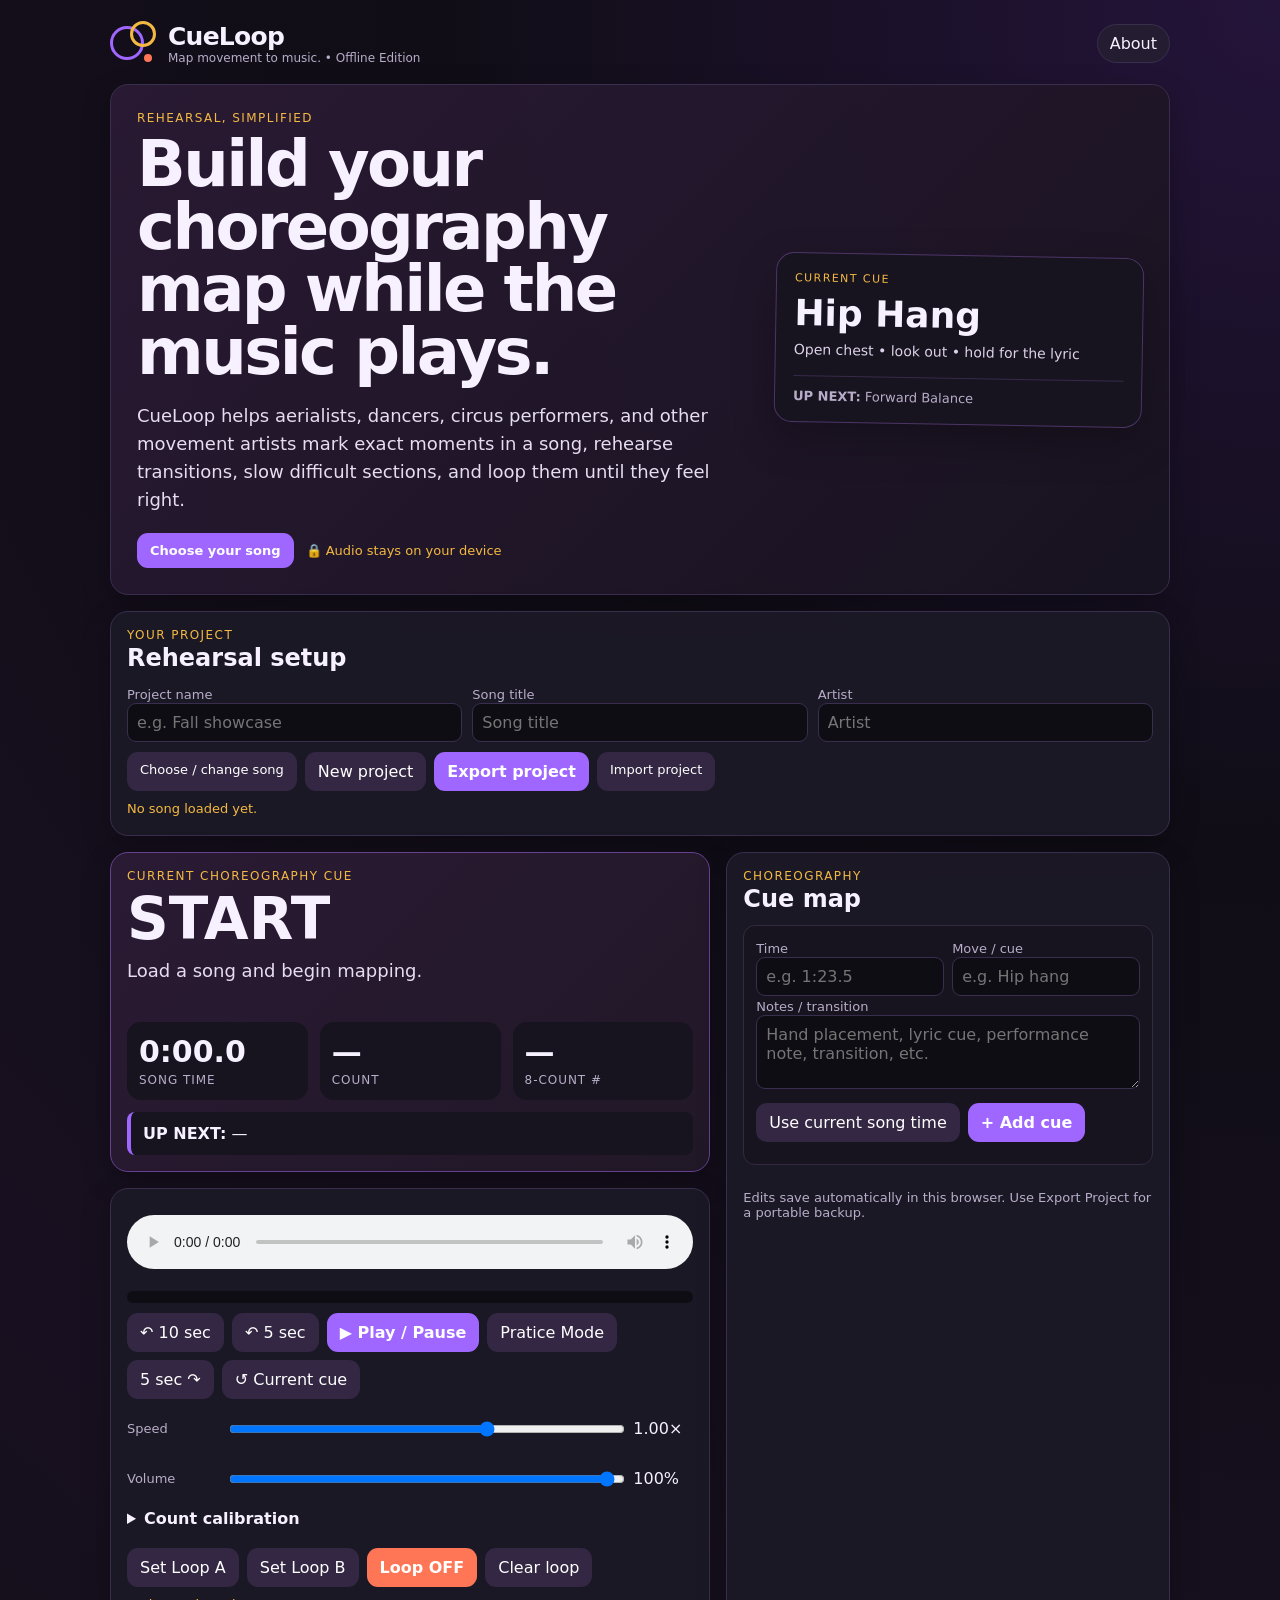
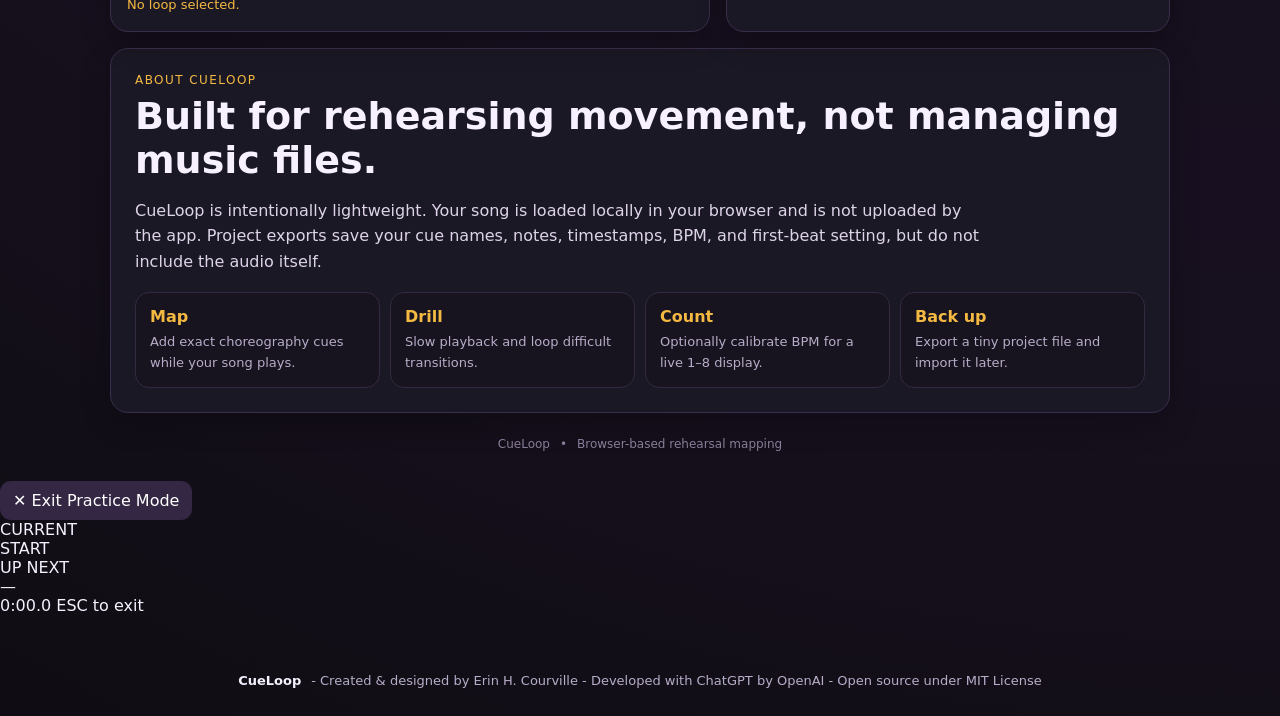
==== CueLoop.html @ 721b80ec "Update CueLoop.html Fix offline HTML structure and add Practice mode markup" ====
<!doctype html>
<html lang="en">
<head>
<meta charset="utf-8">
<meta name="viewport" content="width=device-width,initial-scale=1">
<meta name="theme-color" content="#17131f">
<meta name="description" content="CueLoop is a browser-based rehearsal tool for mapping choreography to music, slowing sections, and looping transitions.">
<title>CueLoop Offline — Map movement to music</title>
<style>
  .site-footer {
  text-align: center;
  padding: 28px 20px;
  margin-top: 30px;
  font-size: 13px;
  color: var(--muted);
}

.site-footer strong {
  color: var(--text);
}
:root{--bg:#110f17;--panel:#1c1826;--text:#f6f0ff;--muted:#b8adc9;--accent:#f4b942;--accent2:#9f67ff;--danger:#ff7657;--border:#3a2e4e}
*{box-sizing:border-box}
html{scroll-behavior:smooth}
body{margin:0;background:radial-gradient(circle at top right,#24143a 0,#100d16 32%,#181020 68%,#0f0d13 100%);color:var(--text);font-family:ui-sans-serif,system-ui,-apple-system,BlinkMacSystemFont,"Segoe UI",sans-serif}
.wrap{max-width:1100px;margin:auto;padding:20px}
.topbar{display:flex;align-items:center;justify-content:space-between;gap:16px;margin-bottom:18px}
.brand{display:flex;align-items:center;gap:12px}
.brandmark{width:46px;height:46px;position:relative}
.ring{position:absolute;border:3px solid var(--accent2);border-radius:50%}
.ring1{width:34px;height:34px;left:0;top:6px}
.ring2{width:26px;height:26px;right:0;top:1px;border-color:var(--accent)}
.dot{position:absolute;width:8px;height:8px;background:var(--danger);border-radius:50%;right:4px;bottom:4px}
.brandname{font-weight:900;font-size:25px;letter-spacing:-.03em}
.tagline{font-size:12px;color:var(--muted)}
.aboutLink{color:var(--text);text-decoration:none;background:#241d31;border:1px solid var(--border);padding:9px 12px;border-radius:999px}
.card{background:rgba(28,24,38,.96);border:1px solid var(--border);border-radius:18px;padding:16px;box-shadow:0 10px 30px rgba(0,0,0,.24)}
.landing{display:grid;grid-template-columns:1.25fr .75fr;gap:24px;align-items:center;padding:26px;margin-bottom:16px;background:linear-gradient(135deg,rgba(42,26,52,.98),rgba(24,19,31,.98))}
.landing h1{font-size:clamp(34px,6vw,64px);line-height:.98;letter-spacing:-.04em;margin:8px 0 14px;max-width:760px}
.landing p{font-size:18px;line-height:1.55;color:#e7ddf1;max-width:760px}
.landing-actions{display:flex;align-items:center;gap:12px;flex-wrap:wrap;margin-top:20px}
.large{padding:13px 17px}
.mini-demo{background:#17131f;border:1px solid #4c3567;border-radius:18px;padding:18px;transform:rotate(1deg);box-shadow:0 16px 40px rgba(0,0,0,.25)}
.mini-label{font-size:11px;letter-spacing:.13em;color:var(--accent)}
.mini-cue{font-size:36px;font-weight:900;margin:8px 0}
.mini-note{color:#ddd2e9;font-size:14px}
.mini-next{margin-top:18px;padding-top:12px;border-top:1px solid #382a49;color:var(--muted);font-size:13px}
.privacy{font-size:13px;color:var(--accent);white-space:nowrap}
.project-card{margin-bottom:16px}
.sectionHeading h2{margin:2px 0 12px}
.project-grid{display:grid;grid-template-columns:repeat(3,1fr);gap:10px}
.grid{display:grid;grid-template-columns:1.15fr .85fr;gap:16px}
.now{background:linear-gradient(135deg,#2a1a34,#211827);border-color:#664190;margin-bottom:16px}
.eyebrow{text-transform:uppercase;letter-spacing:.12em;font-size:12px;color:var(--accent)}
.currentCue{font-size:clamp(30px,6vw,58px);font-weight:800;line-height:1.02;margin:7px 0 10px}
.currentDetail{font-size:18px;color:#e7ddf1;min-height:48px}
.metrics{display:flex;gap:12px;flex-wrap:wrap;margin-top:14px}
.metric{flex:1;min-width:120px;background:#17131f;border-radius:14px;padding:12px}
.metric span{display:block;font-size:30px;font-weight:800}
.metric small{font-size:12px;color:var(--muted);text-transform:uppercase;letter-spacing:.08em}
.next{margin-top:12px;padding:12px;border-left:4px solid var(--accent2);background:#17131f;border-radius:8px}
audio{width:100%;margin:10px 0 8px}
button,input,textarea{font:inherit}
input,textarea{width:100%;background:#0f0d14;color:var(--text);border:1px solid var(--border);border-radius:9px;padding:9px}
textarea{min-height:74px;resize:vertical}
button,.fileButton{border:0;border-radius:11px;padding:10px 13px;background:#332743;color:white;cursor:pointer;display:inline-block}
button:hover,.fileButton:hover{filter:brightness(1.12)}
.primary{background:var(--accent2);font-weight:700}.danger{background:var(--danger);font-weight:700}
.controls{display:flex;flex-wrap:wrap;gap:8px;margin:10px 0}
input[type=file]{display:none}
.sliderrow{display:grid;grid-template-columns:90px 1fr 60px;gap:10px;align-items:center;margin:10px 0}
.progress{height:12px;background:#0f0d14;border-radius:999px;overflow:hidden;margin:10px 0}
.bar{height:100%;width:0;background:linear-gradient(90deg,var(--accent2),var(--accent))}
.status{font-size:13px;color:var(--accent);min-height:18px}.tip{font-size:13px;color:var(--muted)}
.addForm{background:#17131f;border:1px solid #332941;border-radius:12px;padding:12px;margin-bottom:12px}
.row2,.cal-grid{display:grid;grid-template-columns:1fr 1fr;gap:8px}
.cueList{display:flex;flex-direction:column;gap:8px;max-height:720px;overflow:auto;padding-right:3px}
.cue{background:#17131f;border:1px solid #332941;border-radius:12px;padding:10px}
.cue.active{border-color:var(--accent);box-shadow:0 0 0 1px var(--accent) inset}
.cueTop{display:flex;gap:8px;align-items:center;flex-wrap:wrap}.cueTime{width:72px;color:var(--accent);font-variant-numeric:tabular-nums;font-weight:700}
.cueName{flex:1;min-width:120px;font-weight:750}.cueDetail{font-size:13px;color:var(--muted);margin:5px 0 0 80px}.small{font-size:12px;padding:7px 9px}
label{font-size:13px;color:var(--muted)}summary{cursor:pointer;font-weight:700;margin:10px 0}
.about{margin-top:16px;padding:24px}
.about h2{font-size:clamp(24px,4vw,38px);margin:7px 0 10px}
.about>p{color:#ded4e9;max-width:850px;line-height:1.6}
.featureGrid{display:grid;grid-template-columns:repeat(4,1fr);gap:10px;margin-top:18px}
.featureGrid div{background:#17131f;border:1px solid #332941;border-radius:14px;padding:14px}
.featureGrid b{display:block;color:var(--accent);margin-bottom:5px}
.featureGrid span{font-size:13px;color:var(--muted);line-height:1.45}
footer{display:flex;gap:10px;justify-content:center;color:#887d98;font-size:12px;padding:24px 0 10px}
@media(max-width:840px){.grid,.landing{grid-template-columns:1fr}.mini-demo{transform:none}.featureGrid{grid-template-columns:1fr 1fr}}
@media(max-width:700px){.project-grid{grid-template-columns:1fr}.topbar{align-items:flex-start}}
@media(max-width:540px){.row2,.cal-grid,.featureGrid{grid-template-columns:1fr}.landing{padding:19px}.wrap{padding:12px}}

</style>
</head>
<body>
<div class="wrap">
  <header class="topbar">
    <div class="brand">
      <div class="brandmark" aria-hidden="true">
        <span class="ring ring1"></span>
        <span class="ring ring2"></span>
        <span class="dot"></span>
      </div>
      <div>
        <div class="brandname">CueLoop</div>
        <div class="tagline">Map movement to music. • Offline Edition</div>
      </div>
    </div>
    <a class="aboutLink" href="#about">About</a>
  </header>

  <section class="landing card">
    <div class="landing-copy">
      <div class="eyebrow">Rehearsal, simplified</div>
      <h1>Build your choreography map while the music plays.</h1>
      <p>
        CueLoop helps aerialists, dancers, circus performers, and other movement artists
        mark exact moments in a song, rehearse transitions, slow difficult sections, and
        loop them until they feel right.
      </p>
      <div class="landing-actions">
        <label class="fileButton primary large" for="audioFile">Choose your song</label>
        <span class="privacy">🔒 Audio stays on your device</span>
      </div>
    </div>
    <div class="mini-demo" aria-label="Example rehearsal cue display">
      <div class="mini-label">CURRENT CUE</div>
      <div class="mini-cue">Hip Hang</div>
      <div class="mini-note">Open chest • look out • hold for the lyric</div>
      <div class="mini-next"><b>UP NEXT:</b> Forward Balance</div>
    </div>
  </section>

  <section class="card project-card">
    <div class="sectionHeading">
      <div>
        <div class="eyebrow">Your project</div>
        <h2>Rehearsal setup</h2>
      </div>
    </div>

    <div class="project-grid">
      <div><label for="projectName">Project name</label><input id="projectName" placeholder="e.g. Fall showcase"></div>
      <div><label for="songTitle">Song title</label><input id="songTitle" placeholder="Song title"></div>
      <div><label for="artistName">Artist</label><input id="artistName" placeholder="Artist"></div>
    </div>

    <div class="controls">
      <label class="fileButton" for="audioFile">Choose / change song</label>
      <input id="audioFile" type="file" accept="audio/*">
      <button id="newProject">New project</button>
      <button id="exportProject" class="primary">Export project</button>
      <label class="fileButton" for="importProject">Import project</label>
      <input id="importProject" type="file" accept=".json,application/json">
    </div>
    <div class="status" id="projectStatus">No song loaded yet.</div>
  </section>

  <div class="grid">
    <main>
      <section class="card now">
        <div class="eyebrow">Current choreography cue</div>
        <div id="currentCue" class="currentCue">START</div>
        <div id="currentDetail" class="currentDetail">Load a song and begin mapping.</div>
        <div class="metrics">
          <div class="metric"><span id="timeNow">0:00.0</span><small>song time</small></div>
          <div class="metric"><span id="countNow">—</span><small>count</small></div>
          <div class="metric"><span id="phraseNow">—</span><small>8-count #</small></div>
        </div>
        <div class="next"><b>UP NEXT:</b> <span id="nextCue">—</span></div>
      </section>

      <section class="card">
        <audio id="audio" controls preload="metadata"></audio>
        <div class="progress"><div class="bar" id="bar"></div></div>

        <div class="controls">
          <button id="back10">↶ 10 sec</button>
          <button id="back5">↶ 5 sec</button>
          <button id="playPause" class="primary">▶ Play / Pause</button>
          <button id="practiceMode"> Pratice Mode</button>
          <button id="fwd5">5 sec ↷</button>
          <button id="restartCue">↺ Current cue</button>
        </div>

        <div class="sliderrow">
          <label for="speed">Speed</label>
          <input id="speed" type="range" min=".5" max="1.25" step=".05" value="1">
          <span id="speedLabel">1.00×</span>
        </div>

        <div class="sliderrow">
          <label for="volume">Volume</label>
          <input id="volume" type="range" min="0" max="1" step=".05" value="1">
          <span id="volLabel">100%</span>
        </div>

        <details>
          <summary>Count calibration</summary>
          <p class="tip">Optional. Enter BPM and set the first beat to show a live count. For slow songs, use double-time BPM if that is how you count choreography.</p>
          <div class="cal-grid">
            <div><label for="bpm">BPM</label><input id="bpm" type="number" min="20" max="300" step=".1" value="120"></div>
            <div><label for="firstBeat">First beat (seconds)</label><input id="firstBeat" type="number" min="0" step=".01" value="0"></div>
          </div>
          <div class="controls"><button id="setFirstBeat">Set first beat to current time</button></div>
        </details>

        <div class="controls">
          <button id="setA">Set Loop A</button>
          <button id="setB">Set Loop B</button>
          <button id="toggleLoop" class="danger">Loop OFF</button>
          <button id="clearLoop">Clear loop</button>
        </div>
        <div class="status" id="loopStatus">No loop selected.</div>
      </section>
    </main>

    <aside class="card">
      <div class="sectionHeading">
        <div>
          <div class="eyebrow">Choreography</div>
          <h2>Cue map</h2>
        </div>
      </div>

      <div class="addForm">
        <div class="row2">
          <div><label for="newTime">Time</label><input id="newTime" placeholder="e.g. 1:23.5"></div>
          <div><label for="newName">Move / cue</label><input id="newName" placeholder="e.g. Hip hang"></div>
        </div>
        <label for="newDetail">Notes / transition</label>
        <textarea id="newDetail" placeholder="Hand placement, lyric cue, performance note, transition, etc."></textarea>
        <div class="controls">
          <button id="useCurrentTime">Use current song time</button>
          <button id="addCue" class="primary">+ Add cue</button>
        </div>
      </div>
      <div id="cueList" class="cueList"></div>
      <p class="tip">Edits save automatically in this browser. Use Export Project for a portable backup.</p>
    </aside>
  </div>

  <section id="about" class="card about">
    <div class="eyebrow">About CueLoop</div>
    <h2>Built for rehearsing movement, not managing music files.</h2>
    <p>
      CueLoop is intentionally lightweight. Your song is loaded locally in your browser and is not uploaded
      by the app. Project exports save your cue names, notes, timestamps, BPM, and first-beat setting, but do
      not include the audio itself.
    </p>
    <div class="featureGrid">
      <div><b>Map</b><span>Add exact choreography cues while your song plays.</span></div>
      <div><b>Drill</b><span>Slow playback and loop difficult transitions.</span></div>
      <div><b>Count</b><span>Optionally calibrate BPM for a live 1–8 display.</span></div>
      <div><b>Back up</b><span>Export a tiny project file and import it later.</span></div>
    </div>
  </section>

  <footer>
    <span>CueLoop</span>
    <span>•</span>
    <span>Browser-based rehearsal mapping</span>
  </footer>
</div>
<section id="practiceView" class="practiceView" aria-hidden="true">
  <button id="exitPractice" class="exitPractice">✕ Exit Practice Mode</button>

  <div class="practiceContent">
    <div class="practiceLabel">CURRENT</div>
    <div id="practiceCurrent" class="practiceCurrent">START</div>
    <div id="practiceDetail" class="practiceDetail"></div>

    <div class="practiceDivider"></div>

    <div class="practiceLabel">UP NEXT</div>
    <div id="practiceNext" class="practiceNext">—</div>
  </div>

  <div class="practiceBottom">
    <span id="practiceTime">0:00.0</span>
    <span>ESC to exit</span>
  </div>
</section>
<script>
/* Rehearsal Mapper: browser-only choreography rehearsal tool */
const STORAGE_KEY='cueLoopProjectV1';
const state={projectName:'',songTitle:'',artistName:'',bpm:120,firstBeat:0,cues:[{t:0,name:'START',detail:'Add your first choreography cue.'}]};
const $=id=>document.getElementById(id);
const audio=$('audio'),cueList=$('cueList'),bar=$('bar');
let audioObjectUrl=null,loopA=null,loopB=null,loopOn=false;

function fmt(t){t=Math.max(0,Number(t)||0);const m=Math.floor(t/60),s=t-m*60;return `${m}:${s.toFixed(1).padStart(4,'0')}`}
function parseTime(v){v=(v||'').trim();if(!v)return null;if(v.includes(':')){const [m,s]=v.split(':').map(Number);return Number.isFinite(m)&&Number.isFinite(s)?m*60+s:null}const n=Number(v);return Number.isFinite(n)?n:null}
function esc(s=''){return s.replace(/[&<>"']/g,c=>({'&':'&amp;','<':'&lt;','>':'&gt;','"':'&quot;',"'":'&#039;'}[c]))}
function activeIndex(t){if(!state.cues.length)return-1;let idx=0;for(let i=0;i<state.cues.length;i++)if(t>=state.cues[i].t)idx=i;return idx}
function save(){localStorage.setItem(STORAGE_KEY,JSON.stringify(state))}
function pullInputs(){state.projectName=$('projectName').value.trim();state.songTitle=$('songTitle').value.trim();state.artistName=$('artistName').value.trim();state.bpm=Number($('bpm').value)||120;state.firstBeat=Number($('firstBeat').value)||0;save()}
function pushInputs(){$('projectName').value=state.projectName||'';$('songTitle').value=state.songTitle||'';$('artistName').value=state.artistName||'';$('bpm').value=state.bpm||120;$('firstBeat').value=state.firstBeat||0}
function loadSaved(){try{const s=JSON.parse(localStorage.getItem(STORAGE_KEY)||'null');if(!s)return;Object.assign(state,s);if(!Array.isArray(state.cues)||!state.cues.length)state.cues=[{t:0,name:'START',detail:'Add your first choreography cue.'}]}catch(e){}}

function render(){
  cueList.innerHTML='';
  state.cues.forEach((c,i)=>{
    const el=document.createElement('div');el.className='cue';el.dataset.i=i;
    el.innerHTML=`<div class="cueTop"><div class="cueTime">${fmt(c.t)}</div><div class="cueName">${esc(c.name)}</div><button class="small jump">Jump</button><button class="small set">Set here</button><button class="small edit">Edit</button><button class="small del">Delete</button></div><div class="cueDetail">${esc(c.detail||'')}</div>`;
    el.querySelector('.jump').onclick=()=>audio.currentTime=c.t;
    el.querySelector('.set').onclick=()=>{state.cues[i].t=audio.currentTime;state.cues.sort((a,b)=>a.t-b.t);save();render()};
    el.querySelector('.edit').onclick=()=>{const n=prompt('Move/cue name:',state.cues[i].name);if(n===null)return;const d=prompt('Notes/transition:',state.cues[i].detail||'');if(d===null)return;state.cues[i].name=n.trim()||state.cues[i].name;state.cues[i].detail=d.trim();save();render()};
    el.querySelector('.del').onclick=()=>{if(confirm(`Delete "${state.cues[i].name}"?`)){state.cues.splice(i,1);if(!state.cues.length)state.cues.push({t:0,name:'START',detail:'Add your first choreography cue.'});save();render()}};
    cueList.appendChild(el);
  });
}

function update(){
  const t=audio.currentTime||0;$('timeNow').textContent=fmt(t);
  bar.style.width=Number.isFinite(audio.duration)&&audio.duration>0?`${t/audio.duration*100}%`:'0%';
  const idx=activeIndex(t),c=idx>=0?state.cues[idx]:null;
  $('currentCue').textContent=c?.name||'—';$('currentDetail').textContent=c?.detail||'';$('nextCue').textContent=state.cues[idx+1]?.name||'FINISH / HOLD';
  document.querySelectorAll('.cue').forEach((el,i)=>el.classList.toggle('active',i===idx));
  const bpm=Number(state.bpm)||0,fb=Number(state.firstBeat)||0;
  if(bpm>0&&t>=fb){const bi=Math.floor((t-fb)/(60/bpm));$('countNow').textContent=bi%8+1;$('phraseNow').textContent=Math.floor(bi/8)+1}else{$('countNow').textContent='—';$('phraseNow').textContent='—'}
  if(loopOn&&loopA!==null&&loopB!==null&&t>=loopB){audio.currentTime=loopA;audio.play()}
  requestAnimationFrame(update);
}

$('audioFile').onchange=e=>{const f=e.target.files?.[0];if(!f)return;if(audioObjectUrl)URL.revokeObjectURL(audioObjectUrl);audioObjectUrl=URL.createObjectURL(f);audio.src=audioObjectUrl;audio.load();if(!state.songTitle){state.songTitle=f.name.replace(/\.[^.]+$/,'');$('songTitle').value=state.songTitle}$('projectStatus').textContent=`Loaded locally: ${f.name}`;save()};
$('newProject').onclick=()=>{if(confirm('Start a new blank project? Export first if you want a backup.')){Object.assign(state,{projectName:'',songTitle:'',artistName:'',bpm:120,firstBeat:0,cues:[{t:0,name:'START',detail:'Add your first choreography cue.'}]});if(audioObjectUrl)URL.revokeObjectURL(audioObjectUrl);audio.removeAttribute('src');audio.load();localStorage.removeItem(STORAGE_KEY);pushInputs();render();$('projectStatus').textContent='New blank project created.'}};
$('playPause').onclick=()=>audio.paused?audio.play():audio.pause();
$('back10').onclick=()=>audio.currentTime=Math.max(0,audio.currentTime-10);$('back5').onclick=()=>audio.currentTime=Math.max(0,audio.currentTime-5);$('fwd5').onclick=()=>audio.currentTime=Math.min(audio.duration||999999,audio.currentTime+5);
$('restartCue').onclick=()=>{const i=activeIndex(audio.currentTime);if(i>=0)audio.currentTime=state.cues[i].t};
$('speed').oninput=e=>{audio.playbackRate=Number(e.target.value);$('speedLabel').textContent=Number(e.target.value).toFixed(2)+'×'};
$('volume').oninput=e=>{audio.volume=Number(e.target.value);$('volLabel').textContent=Math.round(Number(e.target.value)*100)+'%'};
$('setFirstBeat').onclick=()=>{state.firstBeat=audio.currentTime;$('firstBeat').value=state.firstBeat.toFixed(2);save()};
function loopText(){$('loopStatus').textContent=`${loopA===null?'A: —':'A: '+fmt(loopA)} • ${loopB===null?'B: —':'B: '+fmt(loopB)}`}
$('setA').onclick=()=>{loopA=audio.currentTime;if(loopB!==null&&loopB<=loopA)loopB=null;loopText()};
$('setB').onclick=()=>{loopB=audio.currentTime;if(loopA!==null&&loopB<=loopA)loopA=null;loopText()};
$('toggleLoop').onclick=e=>{if(loopA===null||loopB===null)return;loopOn=!loopOn;e.target.textContent=loopOn?'Loop ON':'Loop OFF'};
$('clearLoop').onclick=()=>{loopA=loopB=null;loopOn=false;$('toggleLoop').textContent='Loop OFF';loopText()};
$('useCurrentTime').onclick=()=>$('newTime').value=fmt(audio.currentTime);
$('addCue').onclick=()=>{const t=parseTime($('newTime').value),name=$('newName').value.trim(),detail=$('newDetail').value.trim();if(t===null||!name){alert('Please enter a time and move/cue name.');return}state.cues.push({t,name,detail});state.cues.sort((a,b)=>a.t-b.t);save();render();$('newTime').value='';$('newName').value='';$('newDetail').value=''};

$('exportProject').onclick=()=>{pullInputs();const payload={app:'Rehearsal Mapper',version:1,exportedAt:new Date().toISOString(),note:'Audio intentionally not included.',project:state};const blob=new Blob([JSON.stringify(payload,null,2)],{type:'application/json'}),url=URL.createObjectURL(blob),a=document.createElement('a');const name=(state.projectName||state.songTitle||'rehearsal-project').replace(/[^a-z0-9-_]+/gi,'-').replace(/^-+|-+$/g,'').toLowerCase();a.href=url;a.download=`${name||'rehearsal-project'}.json`;document.body.appendChild(a);a.click();a.remove();URL.revokeObjectURL(url);$('projectStatus').textContent='Project backup exported. Audio is not included.'};

$('importProject').onchange=async e=>{const f=e.target.files?.[0];if(!f)return;try{const p=JSON.parse(await f.text()),x=p.project||p;if(!x||!Array.isArray(x.cues))throw new Error();Object.assign(state,{projectName:x.projectName||'',songTitle:x.songTitle||'',artistName:x.artistName||'',bpm:Number(x.bpm)||120,firstBeat:Number(x.firstBeat)||0,cues:x.cues.filter(c=>c&&Number.isFinite(Number(c.t))&&typeof c.name==='string').map(c=>({t:Number(c.t),name:c.name,detail:typeof c.detail==='string'?c.detail:''})).sort((a,b)=>a.t-b.t)});if(!state.cues.length)state.cues=[{t:0,name:'START',detail:'Add your first choreography cue.'}];pushInputs();save();render();$('projectStatus').textContent=`Imported ${f.name}. Choose the matching song file.`}catch(err){alert('That file could not be imported as a Rehearsal Mapper project.')}finally{e.target.value=''}};

['projectName','songTitle','artistName','bpm','firstBeat'].forEach(id=>$(id).addEventListener('change',pullInputs));
loadsaved();pushInputs();render();update();
</script>
  <footer class="site-footer">
    <strong>CueLoop</strong> - Created &amp; designed by Erin H. Courville - Developed with ChatGPT by OpenAI - Open source under MIT License
  </footer>

</body>
</html>
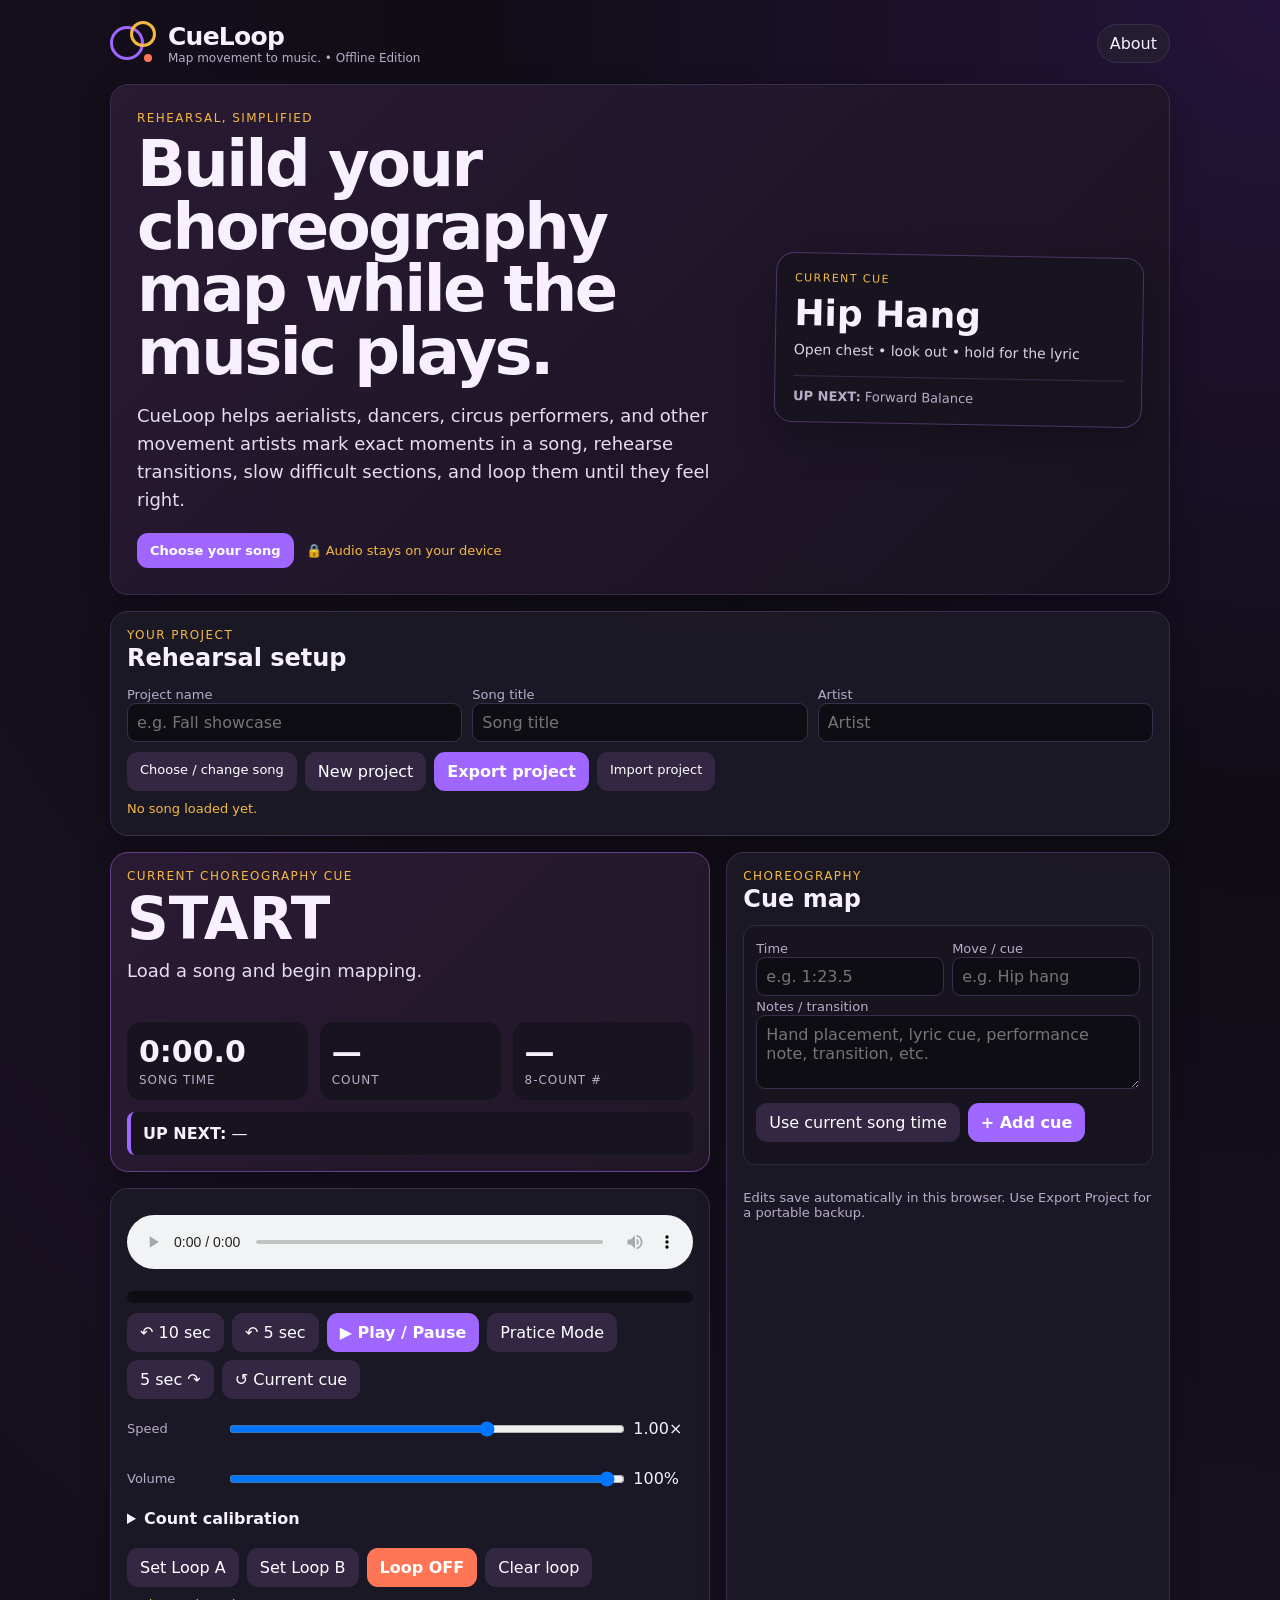
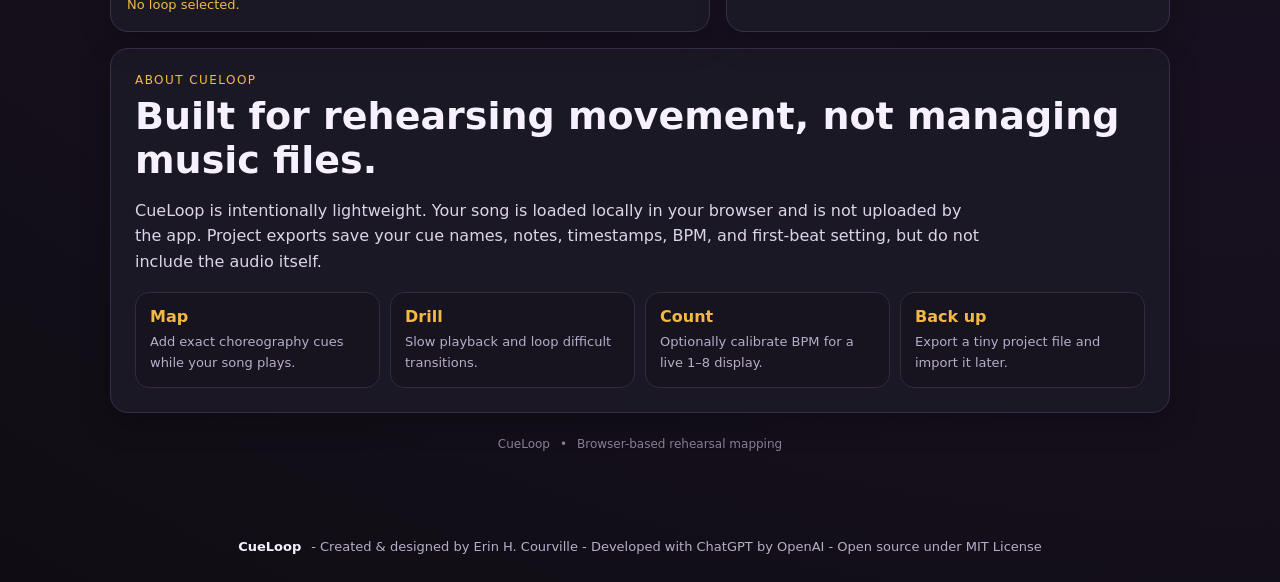
==== commit 73962d4d: "Update CueLoop.html Add working Practice Mode to offline CueLoop" ====
--- a/CueLoop.html
+++ b/CueLoop.html
@@ -90,7 +90,88 @@
 @media(max-width:840px){.grid,.landing{grid-template-columns:1fr}.mini-demo{transform:none}.featureGrid{grid-template-columns:1fr 1fr}}
 @media(max-width:700px){.project-grid{grid-template-columns:1fr}.topbar{align-items:flex-start}}
 @media(max-width:540px){.row2,.cal-grid,.featureGrid{grid-template-columns:1fr}.landing{padding:19px}.wrap{padding:12px}}
-
+/* Practice Mode */
+.practiceView {
+  display: none;
+  position: fixed;
+  inset: 0;
+  z-index: 9999;
+  background: #0f0d13;
+  color: var(--text);
+  padding: clamp(24px, 4vw, 60px);
+  overflow: hidden;
+}
+
+.practiceView.active {
+  display: flex;
+  flex-direction: column;
+}
+
+.practiceContent {
+  flex: 1;
+  display: flex;
+  flex-direction: column;
+  justify-content: center;
+  text-align: center;
+  min-height: 0;
+}
+
+.practiceLabel {
+  color: var(--accent);
+  text-transform: uppercase;
+  letter-spacing: .18em;
+  font-size: clamp(14px, 2vw, 24px);
+  font-weight: 800;
+}
+
+.practiceCurrent {
+  font-size: clamp(64px, 11vw, 150px);
+  font-weight: 900;
+  line-height: .95;
+  letter-spacing: -.04em;
+  margin: 12px 0 18px;
+}
+
+.practiceDetail {
+  font-size: clamp(18px, 2.5vw, 34px);
+  color: #d9cfe5;
+  min-height: 1.4em;
+}
+
+.practiceDivider {
+  width: min(700px, 80%);
+  height: 1px;
+  background: var(--border);
+  margin: clamp(30px, 5vh, 60px) auto;
+}
+
+.practiceNext {
+  font-size: clamp(42px, 7vw, 100px);
+  font-weight: 800;
+  line-height: 1;
+  margin-top: 12px;
+  color: #c9b5e3;
+}
+
+.exitPractice {
+  position: absolute;
+  top: 20px;
+  right: 20px;
+  z-index: 2;
+  font-size: 16px;
+}
+
+.practiceBottom {
+  display: flex;
+  justify-content: space-between;
+  gap: 20px;
+  color: var(--muted);
+  font-size: 14px;
+}
+
+body.practice-active {
+  overflow: hidden;
+}
 </style>
 </head>
 <body>
@@ -317,6 +398,10 @@
   bar.style.width=Number.isFinite(audio.duration)&&audio.duration>0?`${t/audio.duration*100}%`:'0%';
   const idx=activeIndex(t),c=idx>=0?state.cues[idx]:null;
   $('currentCue').textContent=c?.name||'—';$('currentDetail').textContent=c?.detail||'';$('nextCue').textContent=state.cues[idx+1]?.name||'FINISH / HOLD';
+  $('practiceCurrent').textContent=c?.name||'—';
+  $('practiceDetail').textContent=c?.detail||'';
+  $('practiceNext').textContent=state.cues[idx+1]?.name||'FINISH / HOLD';
+  $('practiceTime').textContent=fmt(t);
   document.querySelectorAll('.cue').forEach((el,i)=>el.classList.toggle('active',i===idx));
   const bpm=Number(state.bpm)||0,fb=Number(state.firstBeat)||0;
   if(bpm>0&&t>=fb){const bi=Math.floor((t-fb)/(60/bpm));$('countNow').textContent=bi%8+1;$('phraseNow').textContent=Math.floor(bi/8)+1}else{$('countNow').textContent='—';$('phraseNow').textContent='—'}
@@ -327,6 +412,34 @@
 $('audioFile').onchange=e=>{const f=e.target.files?.[0];if(!f)return;if(audioObjectUrl)URL.revokeObjectURL(audioObjectUrl);audioObjectUrl=URL.createObjectURL(f);audio.src=audioObjectUrl;audio.load();if(!state.songTitle){state.songTitle=f.name.replace(/\.[^.]+$/,'');$('songTitle').value=state.songTitle}$('projectStatus').textContent=`Loaded locally: ${f.name}`;save()};
 $('newProject').onclick=()=>{if(confirm('Start a new blank project? Export first if you want a backup.')){Object.assign(state,{projectName:'',songTitle:'',artistName:'',bpm:120,firstBeat:0,cues:[{t:0,name:'START',detail:'Add your first choreography cue.'}]});if(audioObjectUrl)URL.revokeObjectURL(audioObjectUrl);audio.removeAttribute('src');audio.load();localStorage.removeItem(STORAGE_KEY);pushInputs();render();$('projectStatus').textContent='New blank project created.'}};
 $('playPause').onclick=()=>audio.paused?audio.play():audio.pause();
+function enterPracticeMode(){
+  $('practiceView').classList.add('active');
+  $('practiceView').setAttribute('aria-hidden','false');
+  document.body.classList.add('practice-active');
+
+  if(document.documentElement.requestFullscreen){
+    document.documentElement.requestFullscreen().catch(()=>{});
+  }
+}
+
+function exitPracticeMode(){
+  $('practiceView').classList.remove('active');
+  $('practiceView').setAttribute('aria-hidden','true');
+  document.body.classList.remove('practice-active');
+
+  if(document.fullscreenElement && document.exitFullscreen){
+    document.exitFullscreen().catch(()=>{});
+  }
+}
+
+$('practiceMode').onclick=enterPracticeMode;
+$('exitPractice').onclick=exitPracticeMode;
+
+document.addEventListener('keydown',e=>{
+  if(e.key==='Escape' && $('practiceView').classList.contains('active')){
+    exitPracticeMode();
+  }
+});
 $('back10').onclick=()=>audio.currentTime=Math.max(0,audio.currentTime-10);$('back5').onclick=()=>audio.currentTime=Math.max(0,audio.currentTime-5);$('fwd5').onclick=()=>audio.currentTime=Math.min(audio.duration||999999,audio.currentTime+5);
 $('restartCue').onclick=()=>{const i=activeIndex(audio.currentTime);if(i>=0)audio.currentTime=state.cues[i].t};
 $('speed').oninput=e=>{audio.playbackRate=Number(e.target.value);$('speedLabel').textContent=Number(e.target.value).toFixed(2)+'×'};
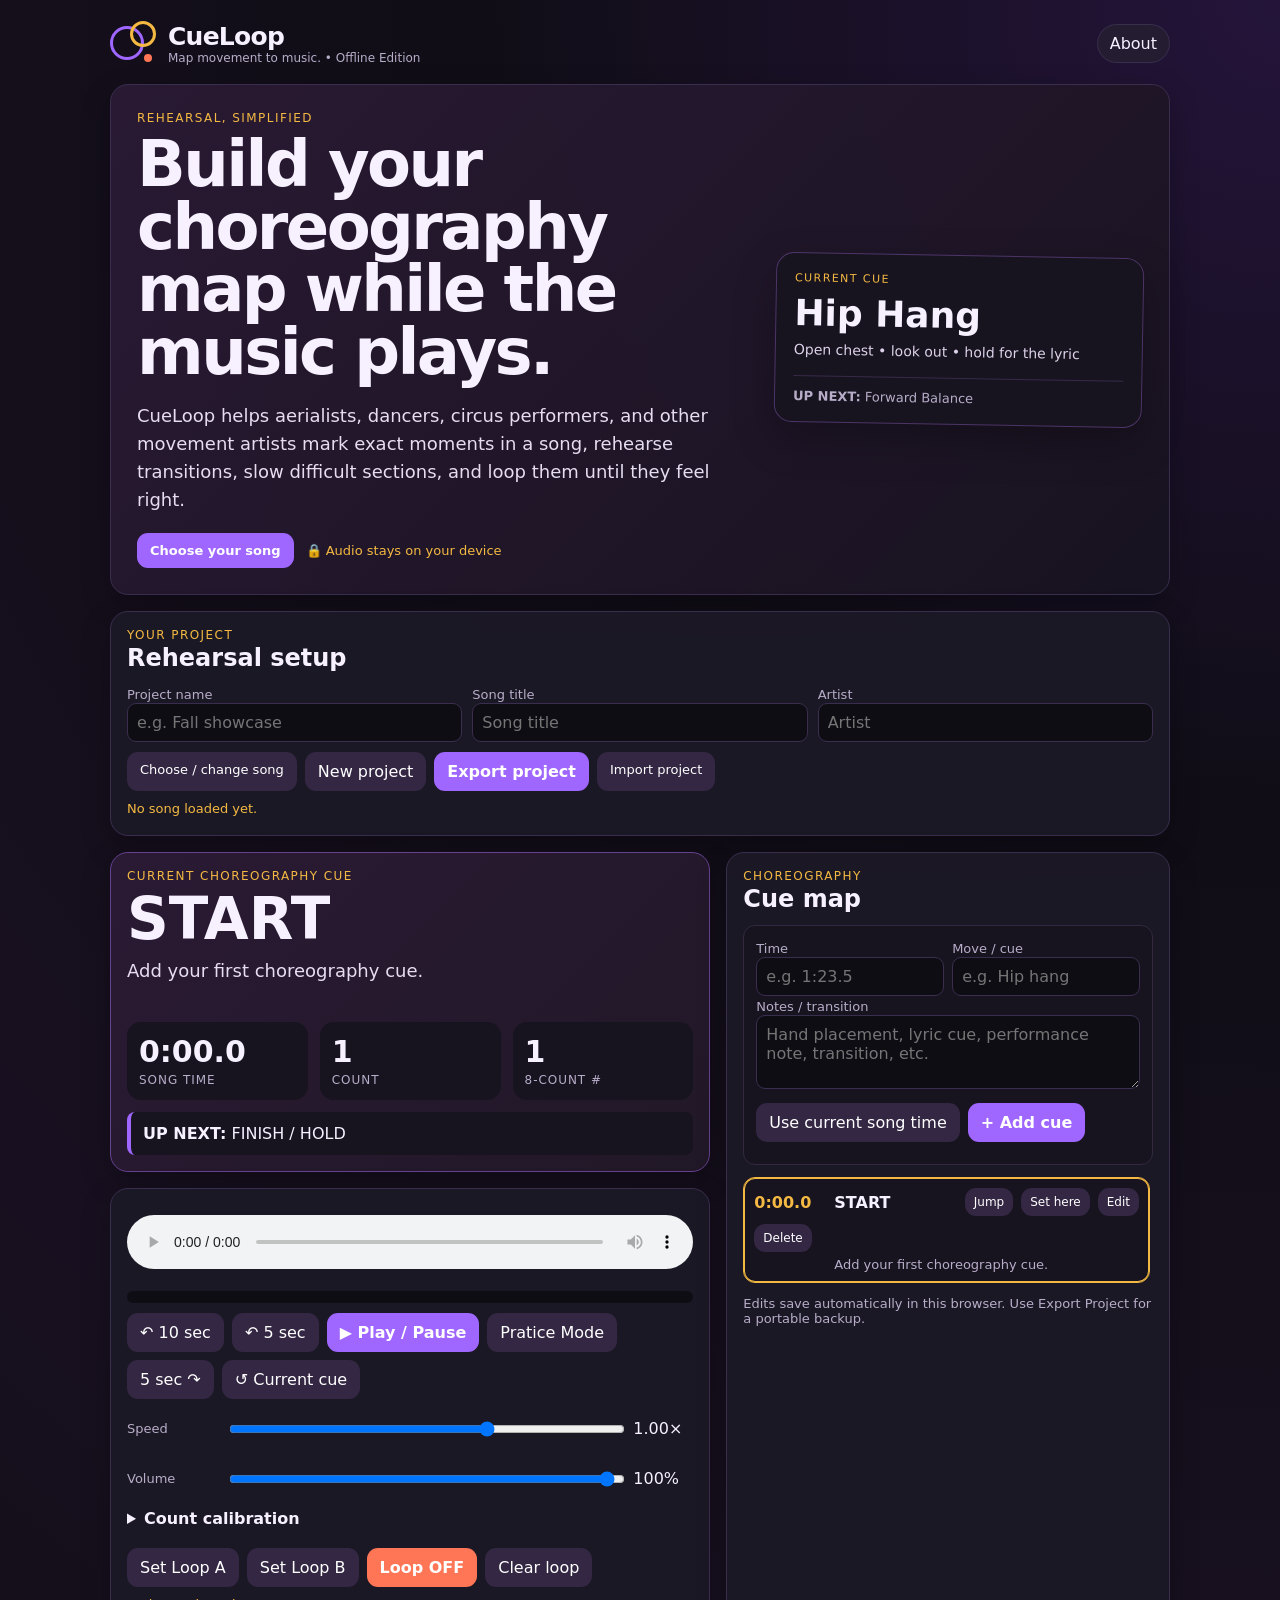
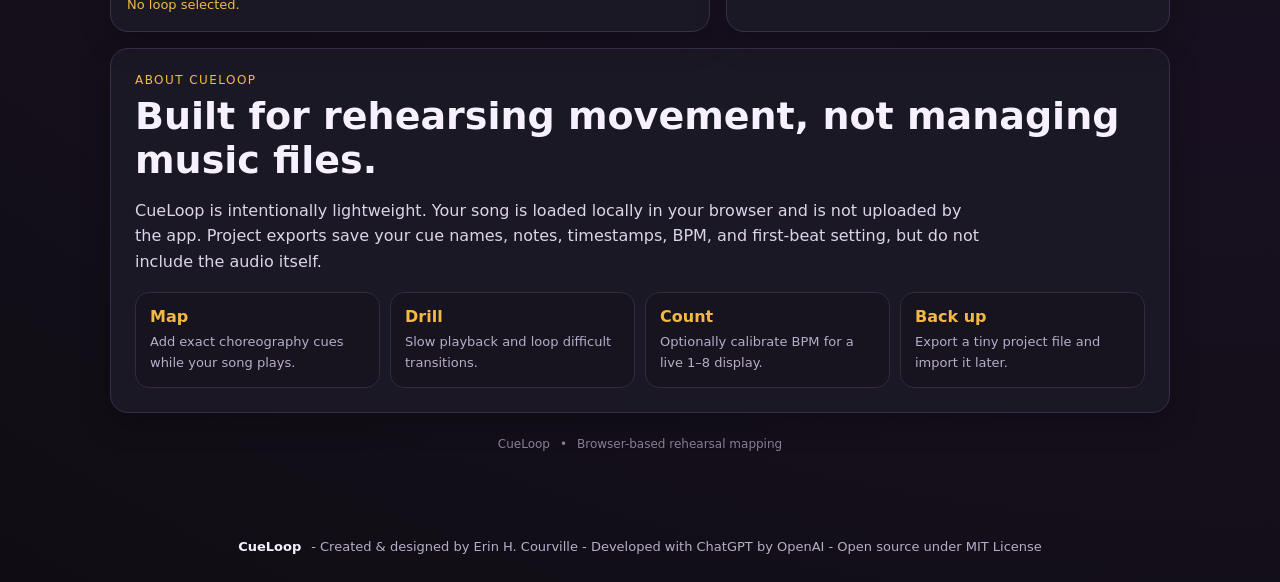
==== commit 88a7c8f7: "Update CueLoop.html Typo fixed in function" ====
--- a/CueLoop.html
+++ b/CueLoop.html
@@ -413,6 +413,7 @@
 $('newProject').onclick=()=>{if(confirm('Start a new blank project? Export first if you want a backup.')){Object.assign(state,{projectName:'',songTitle:'',artistName:'',bpm:120,firstBeat:0,cues:[{t:0,name:'START',detail:'Add your first choreography cue.'}]});if(audioObjectUrl)URL.revokeObjectURL(audioObjectUrl);audio.removeAttribute('src');audio.load();localStorage.removeItem(STORAGE_KEY);pushInputs();render();$('projectStatus').textContent='New blank project created.'}};
 $('playPause').onclick=()=>audio.paused?audio.play():audio.pause();
 function enterPracticeMode(){
+  updatePracticeMode();
   $('practiceView').classList.add('active');
   $('practiceView').setAttribute('aria-hidden','false');
   document.body.classList.add('practice-active');
@@ -434,6 +435,21 @@
 
 $('practiceMode').onclick=enterPracticeMode;
 $('exitPractice').onclick=exitPracticeMode;
+function updatePracticeMode(){
+  const t=audio.currentTime||0;
+  const idx=activeIndex(t);
+  const current=idx>=0?state.cues[idx]:null;
+  const next=state.cues[idx+1];
+
+  $('practiceCurrent').textContent=current?.name||'—';
+  $('practiceDetail').textContent=current?.detail||'';
+  $('practiceNext').textContent=next?.name||'FINISH / HOLD';
+  $('practiceTime').textContent=fmt(t);
+}
+
+audio.addEventListener('timeupdate',updatePracticeMode);
+audio.addEventListener('seeked',updatePracticeMode);
+audio.addEventListener('play',updatePracticeMode);
 
 document.addEventListener('keydown',e=>{
   if(e.key==='Escape' && $('practiceView').classList.contains('active')){
@@ -455,10 +471,10 @@
 
 $('exportProject').onclick=()=>{pullInputs();const payload={app:'Rehearsal Mapper',version:1,exportedAt:new Date().toISOString(),note:'Audio intentionally not included.',project:state};const blob=new Blob([JSON.stringify(payload,null,2)],{type:'application/json'}),url=URL.createObjectURL(blob),a=document.createElement('a');const name=(state.projectName||state.songTitle||'rehearsal-project').replace(/[^a-z0-9-_]+/gi,'-').replace(/^-+|-+$/g,'').toLowerCase();a.href=url;a.download=`${name||'rehearsal-project'}.json`;document.body.appendChild(a);a.click();a.remove();URL.revokeObjectURL(url);$('projectStatus').textContent='Project backup exported. Audio is not included.'};
 
-$('importProject').onchange=async e=>{const f=e.target.files?.[0];if(!f)return;try{const p=JSON.parse(await f.text()),x=p.project||p;if(!x||!Array.isArray(x.cues))throw new Error();Object.assign(state,{projectName:x.projectName||'',songTitle:x.songTitle||'',artistName:x.artistName||'',bpm:Number(x.bpm)||120,firstBeat:Number(x.firstBeat)||0,cues:x.cues.filter(c=>c&&Number.isFinite(Number(c.t))&&typeof c.name==='string').map(c=>({t:Number(c.t),name:c.name,detail:typeof c.detail==='string'?c.detail:''})).sort((a,b)=>a.t-b.t)});if(!state.cues.length)state.cues=[{t:0,name:'START',detail:'Add your first choreography cue.'}];pushInputs();save();render();$('projectStatus').textContent=`Imported ${f.name}. Choose the matching song file.`}catch(err){alert('That file could not be imported as a Rehearsal Mapper project.')}finally{e.target.value=''}};
+$('importProject').onchange=async e=>{const f=e.target.files?.[0];if(!f)return;try{const p=JSON.parse(await f.text()),x=p.project||p;if(!x||!Array.isArray(x.cues))throw new Error();Object.assign(state,{projectName:x.projectName||'',songTitle:x.songTitle||'',artistName:x.artistName||'',bpm:Number(x.bpm)||120,firstBeat:Number(x.firstBeat)||0,cues:x.cues.filter(c=>c&&Number.isFinite(Number(c.t))&&typeof c.name==='string').map(c=>({t:Number(c.t),name:c.name,detail:typeof c.detail==='string'?c.detail:''})).sort((a,b)=>a.t-b.t)});if(!state.cues.length)state.cues=[{t:0,name:'START',detail:'Add your first choreography cue.'}];pushInputs();save();render();$('projectStatus').textContent=`Imported ${state.cues.length} cues from ${f.name}. Choose the matching song file.`}catch(err){alert('That file could not be imported as a CueLoop project.')}finally{e.target.value=''}};
 
 ['projectName','songTitle','artistName','bpm','firstBeat'].forEach(id=>$(id).addEventListener('change',pullInputs));
-loadsaved();pushInputs();render();update();
+loadSaved();pushInputs();render();update();
 </script>
   <footer class="site-footer">
     <strong>CueLoop</strong> - Created &amp; designed by Erin H. Courville - Developed with ChatGPT by OpenAI - Open source under MIT License
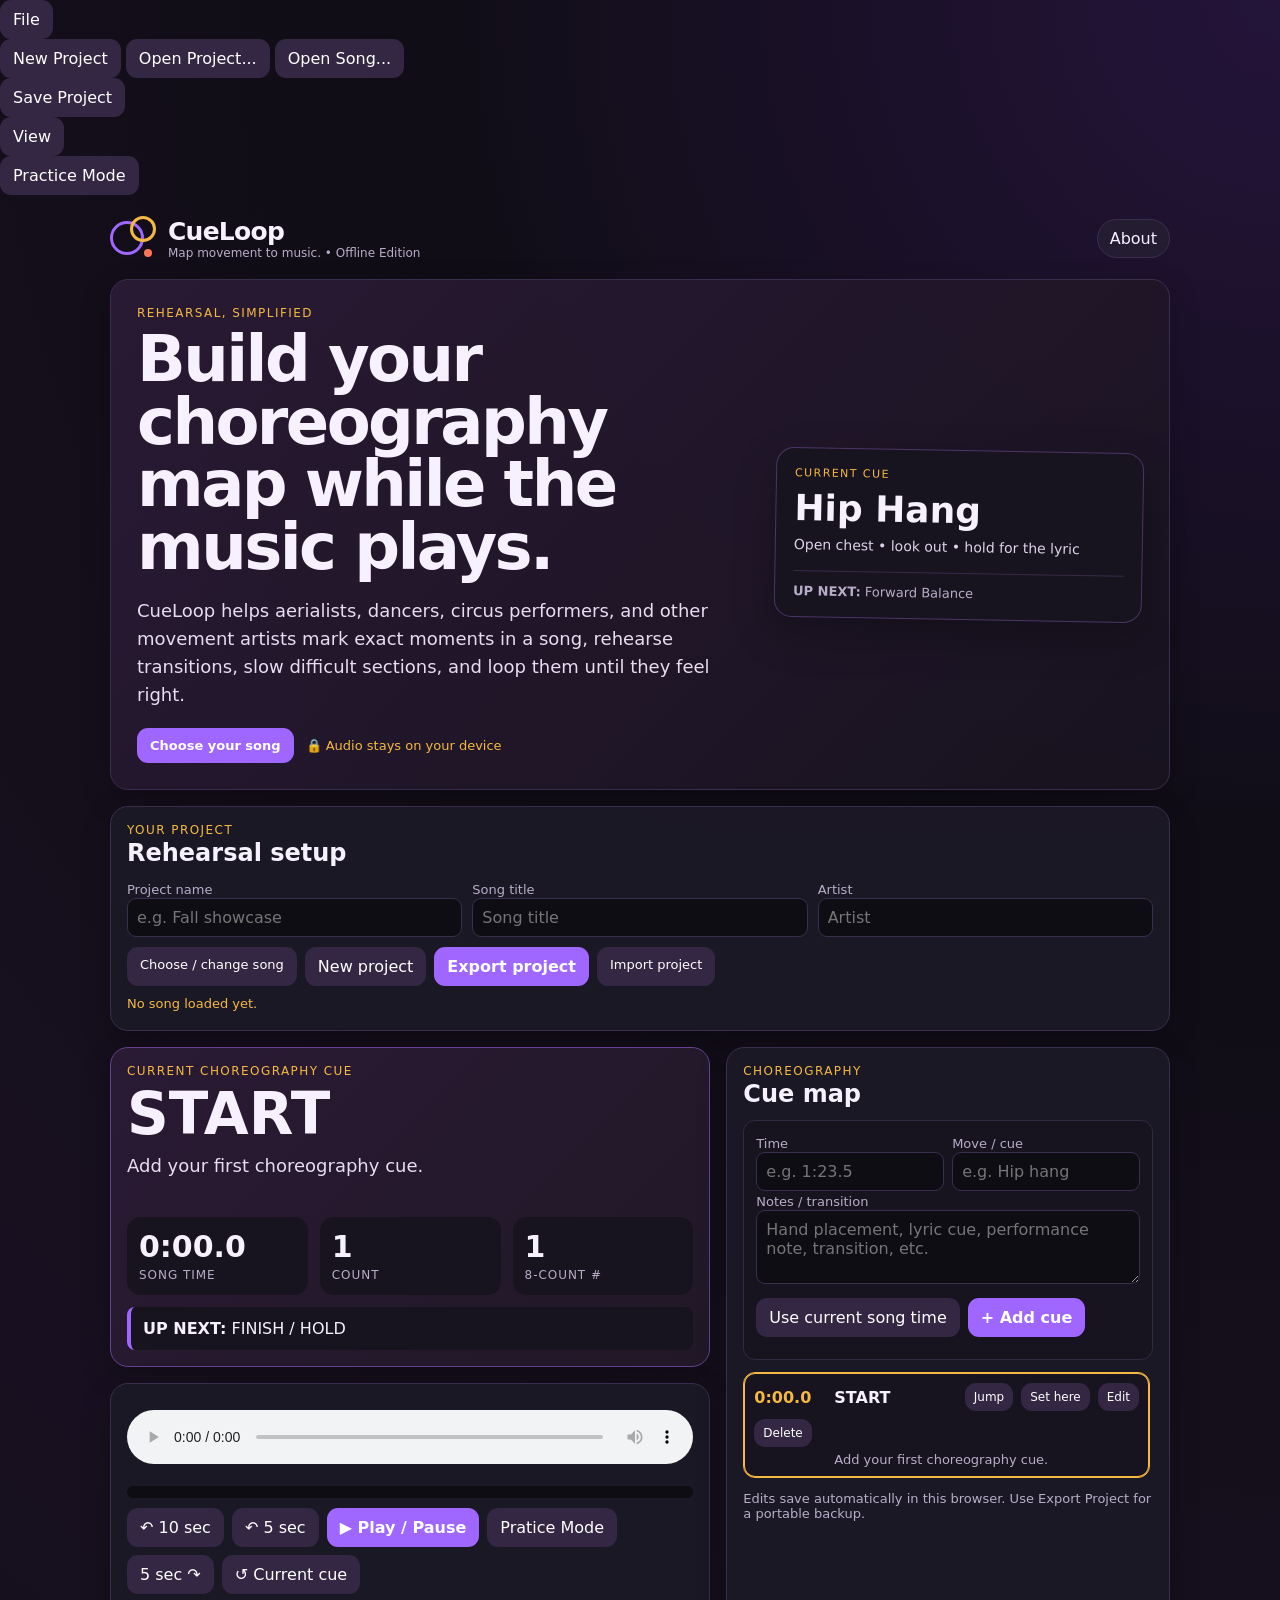
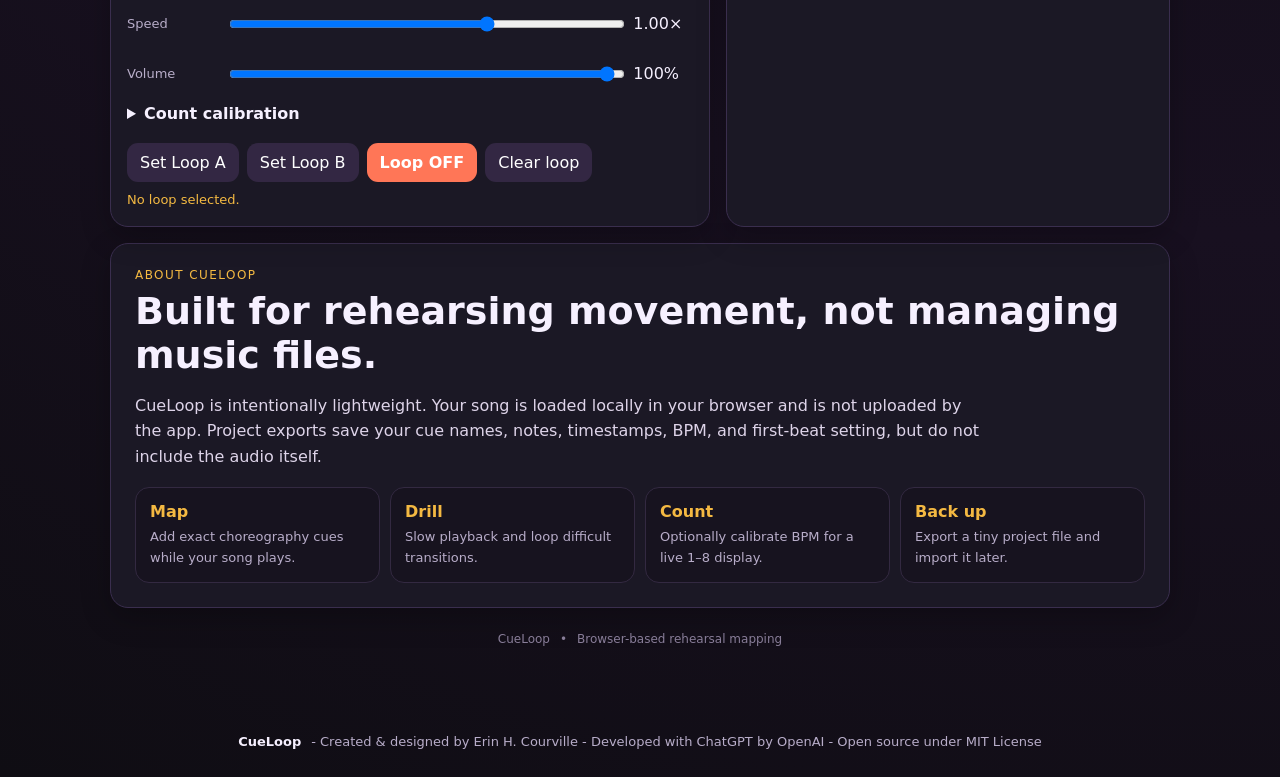
==== commit 8e8d7cd7: "Update CueLoop.html Add menu" ====
--- a/CueLoop.html
+++ b/CueLoop.html
@@ -1,6 +1,10 @@
 <!doctype html>
 <html lang="en">
 <head>
+<link rel="icon" href="favicon.ico">
+<link rel="icon" type="image/png" sizes="32x32" href="favicon-32x32.png">
+<link rel="icon" type="image/png" sizes="16x16" href="favicon-16x16.png">
+<link rel="apple-touch-icon" sizes="180x180" href="apple-touch-icon.png">
 <meta charset="utf-8">
 <meta name="viewport" content="width=device-width,initial-scale=1">
 <meta name="theme-color" content="#17131f">
@@ -175,6 +179,25 @@
 </style>
 </head>
 <body>
+<div class="appMenuBar">
+  <div class="appMenu">
+    <button class="menuButton" id="fileMenuButton">File</button>
+    <div class="menuDropdown" id="fileMenu">
+      <button id="menuNewProject">New Project</button>
+      <button id="menuOpenProject">Open Project...</button>
+      <button id="menuOpenSong">Open Song...</button>
+      <div class="menuSeparator"></div>
+      <button id="menuSaveProject">Save Project</button>
+    </div>
+  </div>
+
+  <div class="appMenu">
+    <button class="menuButton" id="viewMenuButton">View</button>
+    <div class="menuDropdown" id="viewMenu">
+      <button id="menuPracticeMode">Practice Mode</button>
+    </div>
+  </div>
+</div>
 <div class="wrap">
   <header class="topbar">
     <div class="brand">
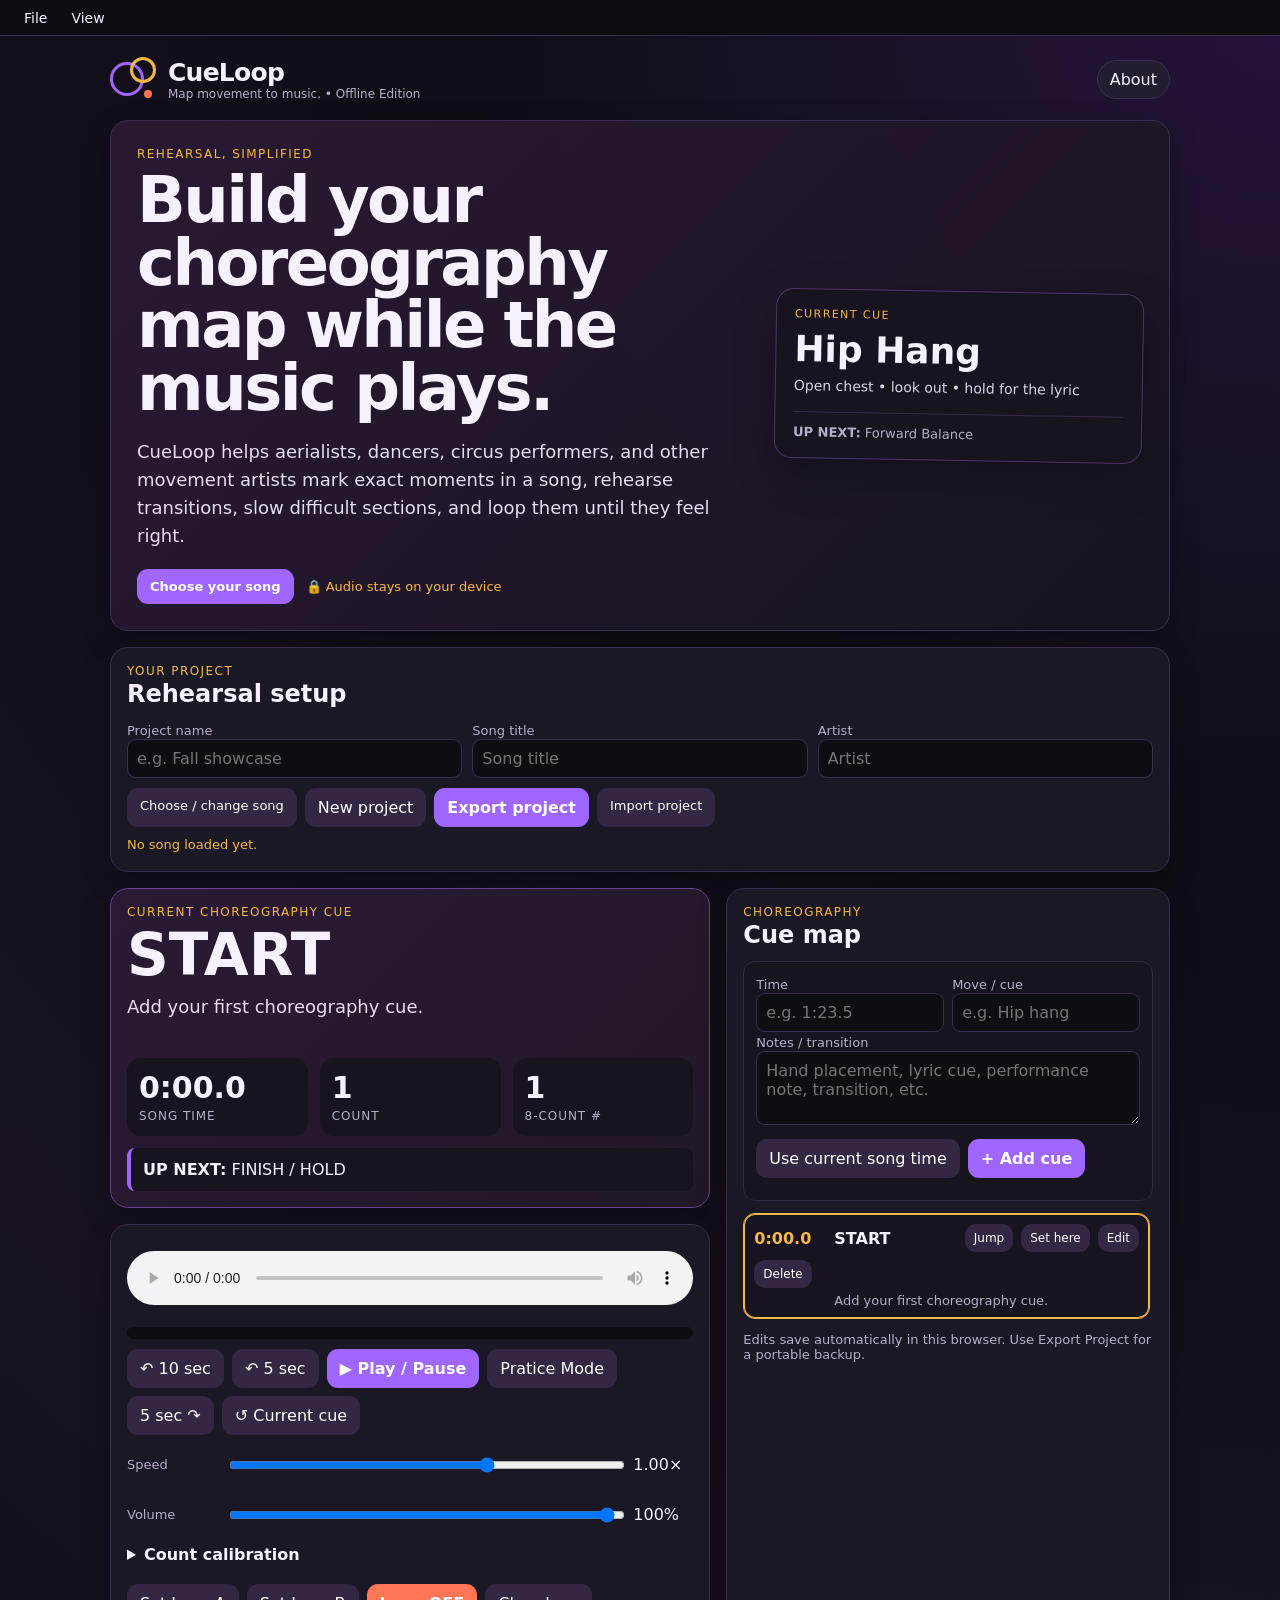
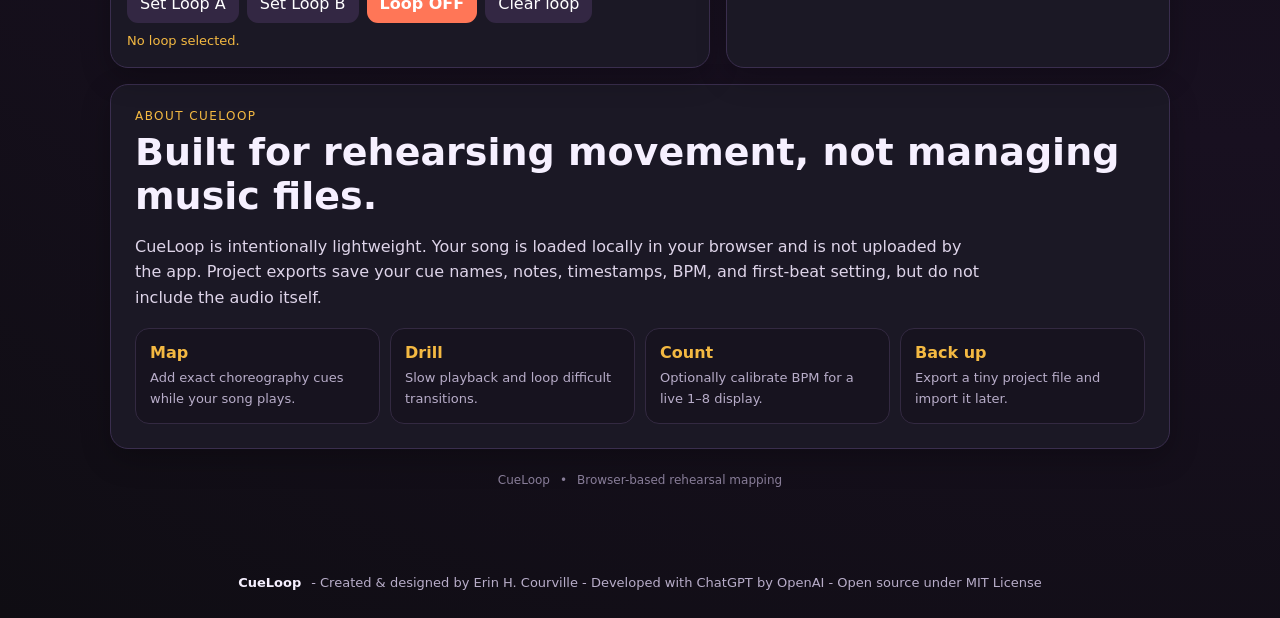
==== commit 6d320a8b: "Update CueLoop.html Add menu" ====
--- a/CueLoop.html
+++ b/CueLoop.html
@@ -176,6 +176,74 @@
 body.practice-active {
   overflow: hidden;
 }
+/* Desktop-style menu bar */
+.appMenuBar {
+  display: flex;
+  align-items: center;
+  gap: 4px;
+  height: 36px;
+  padding: 0 14px;
+  background: #0f0d13;
+  border-bottom: 1px solid var(--border);
+  position: relative;
+  z-index: 1000;
+}
+
+.appMenu {
+  position: relative;
+}
+
+.menuButton {
+  background: transparent;
+  border: 0;
+  padding: 6px 10px;
+  color: var(--text);
+  font-size: 14px;
+  cursor: pointer;
+}
+
+.menuButton:hover {
+  background: rgba(255,255,255,.08);
+}
+
+.menuDropdown {
+  display: none;
+  position: absolute;
+  top: 32px;
+  left: 0;
+  min-width: 190px;
+  padding: 6px;
+  background: #19151f;
+  border: 1px solid var(--border);
+  border-radius: 8px;
+  box-shadow: 0 12px 30px rgba(0,0,0,.35);
+}
+
+.menuDropdown.open {
+  display: block;
+}
+
+.menuDropdown button {
+  display: block;
+  width: 100%;
+  text-align: left;
+  background: transparent;
+  border: 0;
+  color: var(--text);
+  padding: 9px 12px;
+  border-radius: 5px;
+  cursor: pointer;
+}
+
+.menuDropdown button:hover {
+  background: rgba(255,255,255,.08);
+}
+
+.menuSeparator {
+  height: 1px;
+  background: var(--border);
+  margin: 5px 4px;
+}
 </style>
 </head>
 <body>
@@ -497,6 +565,57 @@
 $('importProject').onchange=async e=>{const f=e.target.files?.[0];if(!f)return;try{const p=JSON.parse(await f.text()),x=p.project||p;if(!x||!Array.isArray(x.cues))throw new Error();Object.assign(state,{projectName:x.projectName||'',songTitle:x.songTitle||'',artistName:x.artistName||'',bpm:Number(x.bpm)||120,firstBeat:Number(x.firstBeat)||0,cues:x.cues.filter(c=>c&&Number.isFinite(Number(c.t))&&typeof c.name==='string').map(c=>({t:Number(c.t),name:c.name,detail:typeof c.detail==='string'?c.detail:''})).sort((a,b)=>a.t-b.t)});if(!state.cues.length)state.cues=[{t:0,name:'START',detail:'Add your first choreography cue.'}];pushInputs();save();render();$('projectStatus').textContent=`Imported ${state.cues.length} cues from ${f.name}. Choose the matching song file.`}catch(err){alert('That file could not be imported as a CueLoop project.')}finally{e.target.value=''}};
 
 ['projectName','songTitle','artistName','bpm','firstBeat'].forEach(id=>$(id).addEventListener('change',pullInputs));
+// Desktop-style menus
+const fileMenuButton = $('fileMenuButton');
+const viewMenuButton = $('viewMenuButton');
+const fileMenu = $('fileMenu');
+const viewMenu = $('viewMenu');
+
+function closeMenus() {
+  fileMenu.classList.remove('open');
+  viewMenu.classList.remove('open');
+}
+
+fileMenuButton.onclick = (e) => {
+  e.stopPropagation();
+  const opening = !fileMenu.classList.contains('open');
+  closeMenus();
+  if (opening) fileMenu.classList.add('open');
+};
+
+viewMenuButton.onclick = (e) => {
+  e.stopPropagation();
+  const opening = !viewMenu.classList.contains('open');
+  closeMenus();
+  if (opening) viewMenu.classList.add('open');
+};
+
+document.addEventListener('click', closeMenus);
+
+$('menuNewProject').onclick = () => {
+  closeMenus();
+  $('newProject').click();
+};
+
+$('menuOpenProject').onclick = () => {
+  closeMenus();
+  $('importProject').click();
+};
+
+$('menuOpenSong').onclick = () => {
+  closeMenus();
+  $('audioFile').click();
+};
+
+$('menuSaveProject').onclick = () => {
+  closeMenus();
+  $('exportProject').click();
+};
+
+$('menuPracticeMode').onclick = () => {
+  closeMenus();
+  enterPracticeMode();
+};
 loadSaved();pushInputs();render();update();
 </script>
   <footer class="site-footer">
